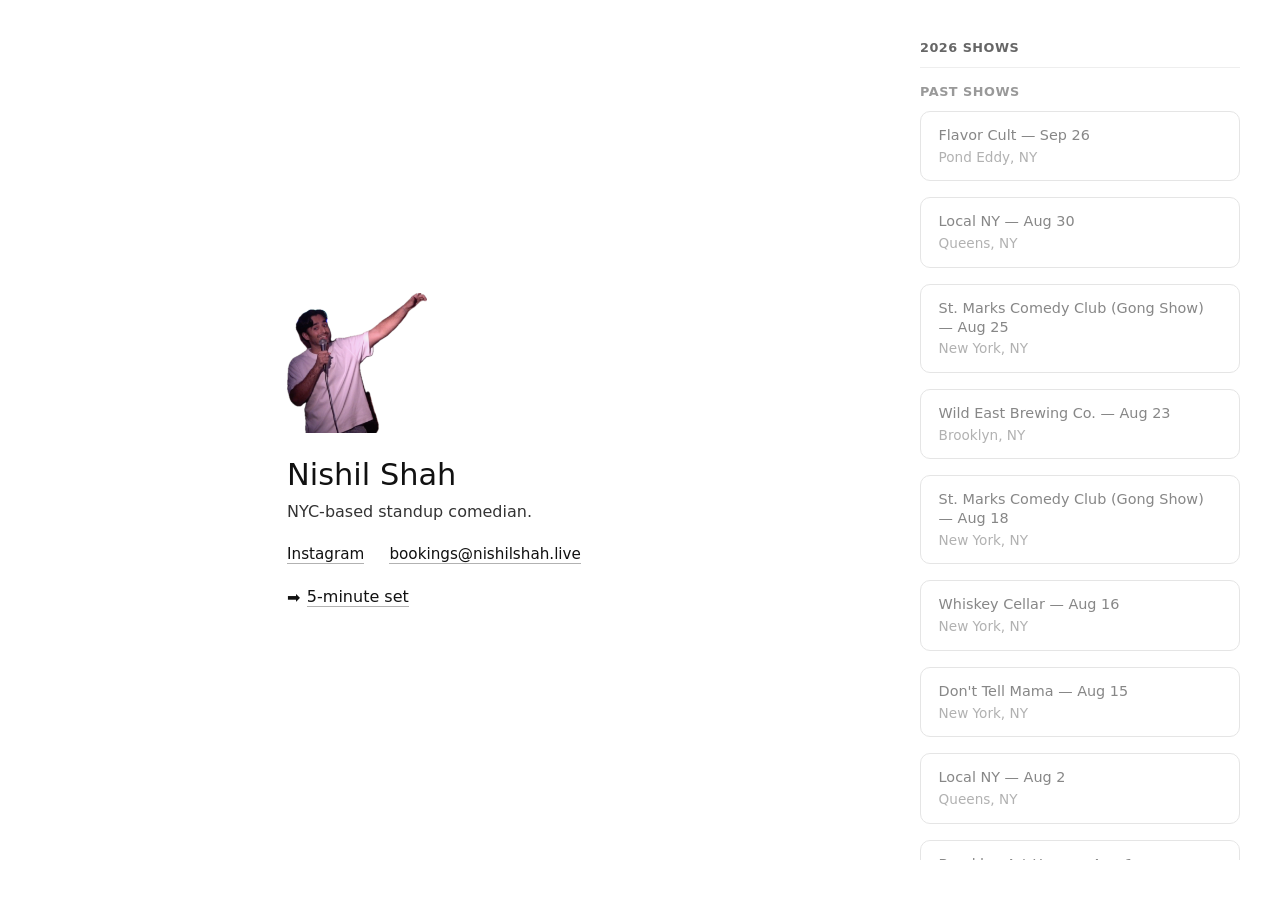
==== index.html @ 239272a8 "hide video for now" ====
<!DOCTYPE html>
<html lang="en">
  <head>
    <meta charset="UTF-8" />
    <meta name="viewport" content="width=device-width, initial-scale=1" />
    <link rel="icon" href="/favicon.png" type="image/png" />
    <title>Nishil Shah</title>

    <meta
      name="description"
      content="Nishil Shah — NYC-based standup comedian."
    />

    <!-- Link preview card (iMessage, Instagram, X, WhatsApp, etc.). -->
    <meta property="og:type" content="website" />
    <meta property="og:url" content="https://nishilshah.live/" />
    <meta property="og:title" content="Nishil Shah" />
    <meta property="og:description" content="NYC-based standup comedian." />
    <meta property="og:image" content="https://nishilshah.live/images/portrait.jpg" />
    <meta name="twitter:card" content="summary_large_image" />
    <meta name="twitter:title" content="Nishil Shah" />
    <meta name="twitter:description" content="NYC-based standup comedian." />
    <meta name="twitter:image" content="https://nishilshah.live/images/portrait.jpg" />

    <link rel="stylesheet" href="styles.css" />
  </head>

  <body>
    <main class="page">
      <!-- Intro -->
      <section class="intro">
        <img
          src="images/portrait.jpg"
          alt="Portrait of Nishil Shah"
          class="portrait"
        />

        <h1 class="name">Nishil Shah</h1>

        <p class="bio">
          NYC-based standup comedian.
        </p>

        <nav class="links">
          <a href="https://instagram.com/nishilshah12" target="_blank">Instagram</a>
          <a href="mailto:bookings@nishilshah.live">bookings@nishilshah.live</a>
        </nav>

        <p class="watch-line" id="watch-line" hidden>
          <span class="watch-arrow" aria-hidden="true">➡️</span>
          <a class="watch-link" href="watch/index.html">5-minute set</a>
        </p>
        <p class="watch-note" id="watch-note" hidden></p>
      </section>

      <!-- Upcoming Shows -->
      <aside class="shows">
        <div class="shows-header">2026 SHOWS</div>
        <div class="shows-list"></div>
      </aside>
    </main>

    <script>
      // Add a show by adding one entry below. Dates are YYYY-MM-DD (sortable).
      //   url  — if set, the card links out and shows "Get Tickets" on hover.
      //          External URLs open in a new tab; internal paths (e.g. "/oct25")
      //          open in the same tab.
      //   mine — true for a self-produced show: gets a "NISHIL PRESENTS" badge,
      //          an accent border, and a "View Show" label. Point url at its own
      //          landing page, e.g. url: "/oct25" (copy the show-template folder).
      //   note — optional hover label for a non-ticketed card (e.g. door cover).
      // Example self-produced show:
      //   { date: "2026-10-25", venue: "Nishil Presents: The Show", city: "New York, NY", url: "/oct25", mine: true },
      const shows = [
        { date: "2026-01-10", venue: "Broadway Comedy Club", city: "New York, NY", url: "https://www.broadwaycomedyclub.com/" },
        { date: "2026-01-18", venue: "Whiskey Cellar", city: "New York, NY", url: "https://www.eventbrite.com/e/very-good-comedy-show-whiskey-cellar-tickets-1979647447807" },
        { date: "2026-03-01", venue: "Good Karma Comedy Festival", city: "Bethlehem, PA", url: "https://www.artsquest.org/event/good-karma-comedy-festival-clean-comedy-showcase/" },
        { date: "2026-04-01", venue: "Flop House", city: "New York, NY", url: "https://www.flophousecomedy.com/event/1984172217515" },
        { date: "2026-04-12", venue: "New York Comedy Club (UWS)", city: "New York, NY", url: "https://newyorkcomedyclub.com/events/next-gen-comics-2026-04-12160000" },
        { date: "2026-04-21", venue: "St. Marks Comedy Club", city: "New York, NY", url: "https://www.eventbrite.com/e/very-good-comedy-at-st-marks-april-21-tickets-1986904213990" },
        { date: "2026-05-19", venue: "St. Marks Comedy Club", city: "New York, NY", url: "https://www.eventbrite.com/e/very-good-comedy-at-st-marks-comedy-club-tickets-1988926548848?utm_experiment=test_share_listing&aff=ebdsshios" },
        { date: "2026-06-02", venue: "St. Marks Comedy Club (Gong Show)", city: "New York, NY" },
        { date: "2026-06-07", venue: "Local NY", city: "Queens, NY" },
        { date: "2026-06-16", venue: "St. Marks Comedy Club (Gong Show)", city: "New York, NY" },
        { date: "2026-06-19", venue: "One-and-One", city: "New York, NY", url: "https://www.eventbrite.com/e/very-good-comedy-at-one-and-one-tickets-1991562131948" },
        { date: "2026-06-20", venue: "Comedy Cellar", city: "New York, NY", note: "$5 cover in person" },
        { date: "2026-07-08", venue: "Whiskey Cellar", city: "New York, NY", url: "https://www.eventbrite.com/e/very-good-comedy-at-whiskey-cellar-july-8-tickets-1993348154991" },
        { date: "2026-07-21", venue: "St. Marks Comedy Club (Gong Show)", city: "New York, NY" },
        { date: "2026-07-28", venue: "St. Marks Comedy Club (Gong Show)", city: "New York, NY" },
        { date: "2026-08-01", venue: "Brooklyn Art Haus", city: "Brooklyn, NY", url: "https://www.eventbrite.com/e/very-good-comedy-at-brooklyn-art-haus-tickets-1996335185279" },
        { date: "2026-08-02", venue: "Local NY", city: "Queens, NY" },
        { date: "2026-08-15", venue: "Don't Tell Mama", city: "New York, NY" },
        { date: "2026-08-16", venue: "Whiskey Cellar", city: "New York, NY" },
        { date: "2026-08-18", venue: "St. Marks Comedy Club (Gong Show)", city: "New York, NY" },
        { date: "2026-08-23", venue: "Wild East Brewing Co.", city: "Brooklyn, NY" },
        { date: "2026-08-25", venue: "St. Marks Comedy Club (Gong Show)", city: "New York, NY" },
        { date: "2026-08-30", venue: "Local NY", city: "Queens, NY" },
        { date: "2026-09-26", venue: "Flavor Cult", city: "Pond Eddy, NY", note: "$10 in person" },
      ];

      const MONTHS = ["Jan", "Feb", "Mar", "Apr", "May", "Jun", "Jul", "Aug", "Sep", "Oct", "Nov", "Dec"];

      // Parse the date parts by hand so there's no timezone shift (e.g. a UTC
      // date rendering as the previous day in New York).
      function formatShowDate(iso) {
        const [, month, day] = iso.split("-").map(Number);
        return MONTHS[month - 1] + " " + day;
      }

      // Today as a local YYYY-MM-DD string, so it compares directly against the
      // show dates without any timezone drift.
      function todayISO() {
        const now = new Date();
        const y = now.getFullYear();
        const m = String(now.getMonth() + 1).padStart(2, "0");
        const d = String(now.getDate()).padStart(2, "0");
        return y + "-" + m + "-" + d;
      }

      // Build one card. Past shows stay dimmed but remain clickable when they
      // have a link — it points at the (now-ended) event page for reference,
      // labeled "View Event" rather than "Get Tickets".
      function buildCard(show, isPast) {
        const clickable = !!show.url;
        const external = clickable && /^https?:\/\//.test(show.url);
        const card = document.createElement(clickable ? "a" : "div");
        card.className = "show-card";
        if (isPast) card.classList.add("past");
        if (show.mine) card.classList.add("mine");
        if (clickable) {
          card.href = show.url;
          // Only external links open a new tab; internal pages stay in-tab.
          if (external) {
            card.target = "_blank";
            card.rel = "noopener";
          }
        }

        const content = document.createElement("div");
        content.className = "show-content";

        if (show.mine) {
          const badge = document.createElement("div");
          badge.className = "show-badge";
          badge.textContent = "NISHIL PRESENTS";
          content.appendChild(badge);
        }

        const title = document.createElement("div");
        title.className = "show-title";
        title.textContent = show.venue + " — " + formatShowDate(show.date);

        const meta = document.createElement("div");
        meta.className = "show-meta";
        meta.textContent = show.city;

        content.appendChild(title);
        content.appendChild(meta);
        card.appendChild(content);

        // Self-produced: "View Show" (leads to its landing page).
        // Upcoming: "Get Tickets" or a door note. Past: "View Event" (no note).
        let overlayText;
        if (isPast) {
          overlayText = clickable ? "View Event" : null;
        } else if (show.mine) {
          overlayText = "View Show";
        } else {
          overlayText = clickable ? "Get Tickets" : show.note;
        }
        if (overlayText) {
          const overlay = document.createElement("div");
          overlay.className = "show-overlay";
          overlay.textContent = overlayText;
          card.appendChild(overlay);
        }

        return card;
      }

      function renderShows() {
        const list = document.querySelector(".shows-list");
        if (!list) return;

        const today = todayISO();
        const upcoming = shows
          .filter((s) => s.date >= today)
          .sort((a, b) => a.date.localeCompare(b.date)); // soonest first
        const past = shows
          .filter((s) => s.date < today)
          .sort((a, b) => b.date.localeCompare(a.date)); // most recent first

        for (const show of upcoming) {
          list.appendChild(buildCard(show, false));
        }

        if (past.length) {
          const divider = document.createElement("div");
          divider.className = "shows-subheader";
          divider.textContent = "PAST SHOWS";
          list.appendChild(divider);

          for (const show of past) {
            list.appendChild(buildCard(show, true));
          }
        }
      }

      renderShows();
    </script>

    <script src="watch-config.js"></script>
    <script>
      // Show the "5-minute set" link only when the video is enabled
      // (see watch-config.js). Caption text comes from the same config.
      if (window.WATCH && window.WATCH.enabled) {
        var watchLine = document.getElementById("watch-line");
        var watchNote = document.getElementById("watch-note");
        if (watchLine) watchLine.hidden = false;
        if (watchNote && window.WATCH.caption) {
          watchNote.textContent = window.WATCH.caption;
          watchNote.hidden = false;
        }
      }
    </script>

    <script defer src="analytics.js"></script>
  </body>
</html>
---- styles.css ----
/* =========================
   Base
========================= */

* {
  box-sizing: border-box;
}

html,
body {
  height: 100%;
}

body {
  margin: 0;
  font-family: system-ui, -apple-system, BlinkMacSystemFont, sans-serif;
  color: #111;
  background: #fff;
  /* Oxblood accent for the hover overlay. If you change it, update the matching
     --accent in event.css too (show pages). */
  --accent: #8a2b3b;
  /* Lock the page to the viewport; only the shows list scrolls. */
  overflow: hidden;
}

/* =========================
   Layout
========================= */

.page {
  height: 100vh;
  height: 100dvh;
  padding: 1.5rem;
  display: grid;
  grid-template-columns: 1fr;
  /* Intro takes its natural height; shows fill the rest and scroll. */
  grid-template-rows: auto minmax(0, 1fr);
  gap: 2rem;
}

/* =========================
   Intro
========================= */

.intro {
  max-width: 480px;
}

.portrait {
  width: 140px;
  height: 140px;
  object-fit: cover;
  border-radius: 6px;
  margin-bottom: 1.25rem;
}

.name {
  font-size: 1.9rem;
  font-weight: 500;
  margin: 0 0 0.5rem 0;
}

.bio {
  margin: 0 0 1.25rem 0;
  line-height: 1.5;
  color: #333;
}

/* =========================
   Links
========================= */

.links a {
  margin-right: 1.25rem;
  text-decoration: none;
  color: inherit;
  font-size: 0.95rem;
  border-bottom: 1px solid rgba(0, 0, 0, 0.3);
}

.links a:hover {
  border-bottom-color: rgba(0, 0, 0, 0.7);
}

/* =========================
   Watch link
========================= */

/* Emoji sits to the left of the link (decorative) and gently bounces. */
.watch-line {
  display: flex;
  align-items: center;
  gap: 0.4rem;
  margin: 1.5rem 0 0 0;
}

.watch-link {
  font-size: 1rem;
  font-weight: 500;
  color: inherit;
  text-decoration: none;
  border-bottom: 1px solid rgba(0, 0, 0, 0.3);
}

.watch-link:hover {
  border-bottom-color: rgba(0, 0, 0, 0.7);
}

/* Small, subtle bounce to pull the eye toward the link. */
.watch-arrow {
  display: inline-block;
  animation: watch-nudge 1.3s ease-in-out infinite;
}

.watch-line:hover .watch-arrow {
  animation-duration: 0.9s;
}

@keyframes watch-nudge {
  0%,
  100% {
    transform: translateX(0);
  }
  50% {
    transform: translateX(2.5px);
  }
}

/* Respect users who prefer no motion. */
@media (prefers-reduced-motion: reduce) {
  .watch-arrow {
    animation: none;
  }
}

.watch-note {
  margin: 0.4rem 0 0 0;
  font-size: 0.85rem;
  font-style: italic;
  color: #666;
}

/* =========================
   Shows
========================= */

.shows {
  max-width: 360px;
  /* Header stays put; only the list below scrolls. */
  display: flex;
  flex-direction: column;
  min-height: 0;
  overflow: hidden;
}

.shows-header {
  flex: 0 0 auto;
  font-size: 0.8rem;
  font-weight: 600;
  letter-spacing: 0.04em;
  text-transform: uppercase;
  color: #666;
  margin-bottom: 0.75rem;
}

/* Divider label inside the scrolling list, above the past shows. */
.shows-subheader {
  flex: 0 0 auto;
  font-size: 0.8rem;
  font-weight: 600;
  letter-spacing: 0.04em;
  text-transform: uppercase;
  color: #999;
  border-top: 1px solid #eee;
  padding-top: 1rem;
  /* Slightly tighter to the past cards below than the list's default gap. */
  margin-bottom: -0.25rem;
}

/* Past shows: dimmed and archival. Linked ones stay clickable and brighten
   on hover so they read as interactive (and the overlay isn't washed out by
   the card's own opacity). */
.show-card.past {
  opacity: 0.50;
  transition: opacity 0.2s ease;
}

a.show-card.past:hover {
  opacity: 1;
}

/* Self-produced shows: accent border + badge so they stand apart from
   club spots you're just booked on. */
.show-card.mine {
  border-color: var(--accent);
  border-left-width: 3px;
  /* Offset the thicker left border so the text stays aligned with other cards. */
  padding-left: calc(1.1rem - 2px);
}

.show-badge {
  font-size: 0.65rem;
  font-weight: 600;
  letter-spacing: 0.06em;
  text-transform: uppercase;
  color: var(--accent);
  margin-bottom: 0.3rem;
}

.shows-list {
  flex: 1 1 auto;
  min-height: 0;
  overflow-y: auto;
  /* Don't chain scroll to the page once the list hits its end. */
  overscroll-behavior: contain;
  -webkit-overflow-scrolling: touch;
  display: flex;
  flex-direction: column;
  gap: 1rem;
  /* Room so the last card / hover overlay isn't clipped by the edge. */
  padding-bottom: 0.25rem;
}

.show-card {
  position: relative;
  display: block;
  /* Keep natural height so the list overflows and scrolls instead of squishing. */
  flex: 0 0 auto;
  text-decoration: none;
  color: inherit;
  border: 1px solid #ccc;
  border-radius: 10px;
  padding: 0.875rem 1.1rem;
  overflow: hidden;
}

.show-content {
  position: relative;
  z-index: 1;
}

.show-overlay {
  position: absolute;
  inset: 0;
  /* Sit above .show-content (z-index: 1) so it fully covers the card text. */
  z-index: 2;
  display: flex;
  align-items: center;
  justify-content: center;
  /* Solid accent fill so no card text bleeds through on hover. */
  background: var(--accent);
  color: #fff;
  font-size: 0.9rem;
  font-weight: 500;
  opacity: 0;
  transition: opacity 0.2s ease;
}

.show-card:hover .show-overlay {
  opacity: 1;
}

.show-title {
  font-size: 0.9rem;
  font-weight: 450;
  line-height: 1.3;
}

.show-meta {
  font-size: 0.85rem;
  color: #666;
  line-height: 1.3;
  margin-top: 0.25rem;
}

/* Mobile-only divider between intro and shows */
@media (max-width: 899px) {
  .shows {
    border-top: 1px solid #eee;
    padding-top: 1.25rem;
  }
}


/* =========================
   Desktop
========================= */

@media (min-width: 900px) {
  .page {
    height: 100vh;
    height: 100dvh;
    padding: 0;
    grid-template-columns: 1fr 360px;
    /* Single full-height row so the shows column can scroll internally. */
    grid-template-rows: minmax(0, 1fr);
  }

  .intro {
    align-self: center;
    justify-self: center;
    padding: 2.5rem;
  }

  .shows {
    padding: 2.5rem 2.5rem 2.5rem 0;
  }
}
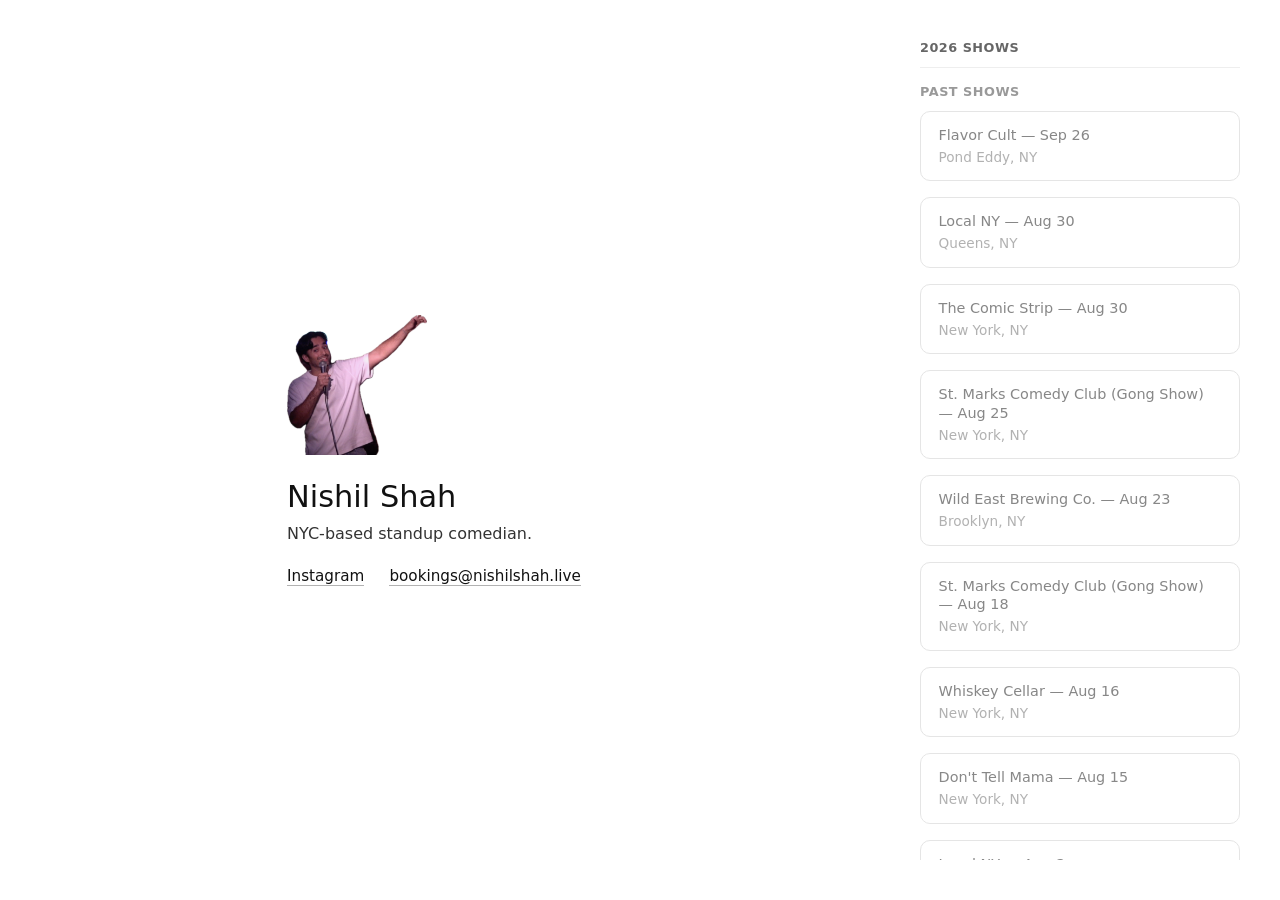
==== commit c606685a: "new show + links" ====
--- a/index.html
+++ b/index.html
@@ -60,43 +60,10 @@
       </aside>
     </main>
 
+    <script src="shows.js"></script>
     <script>
-      // Add a show by adding one entry below. Dates are YYYY-MM-DD (sortable).
-      //   url  — if set, the card links out and shows "Get Tickets" on hover.
-      //          External URLs open in a new tab; internal paths (e.g. "/oct25")
-      //          open in the same tab.
-      //   mine — true for a self-produced show: gets a "NISHIL PRESENTS" badge,
-      //          an accent border, and a "View Show" label. Point url at its own
-      //          landing page, e.g. url: "/oct25" (copy the show-template folder).
-      //   note — optional hover label for a non-ticketed card (e.g. door cover).
-      // Example self-produced show:
-      //   { date: "2026-10-25", venue: "Nishil Presents: The Show", city: "New York, NY", url: "/oct25", mine: true },
-      const shows = [
-        { date: "2026-01-10", venue: "Broadway Comedy Club", city: "New York, NY", url: "https://www.broadwaycomedyclub.com/" },
-        { date: "2026-01-18", venue: "Whiskey Cellar", city: "New York, NY", url: "https://www.eventbrite.com/e/very-good-comedy-show-whiskey-cellar-tickets-1979647447807" },
-        { date: "2026-03-01", venue: "Good Karma Comedy Festival", city: "Bethlehem, PA", url: "https://www.artsquest.org/event/good-karma-comedy-festival-clean-comedy-showcase/" },
-        { date: "2026-04-01", venue: "Flop House", city: "New York, NY", url: "https://www.flophousecomedy.com/event/1984172217515" },
-        { date: "2026-04-12", venue: "New York Comedy Club (UWS)", city: "New York, NY", url: "https://newyorkcomedyclub.com/events/next-gen-comics-2026-04-12160000" },
-        { date: "2026-04-21", venue: "St. Marks Comedy Club", city: "New York, NY", url: "https://www.eventbrite.com/e/very-good-comedy-at-st-marks-april-21-tickets-1986904213990" },
-        { date: "2026-05-19", venue: "St. Marks Comedy Club", city: "New York, NY", url: "https://www.eventbrite.com/e/very-good-comedy-at-st-marks-comedy-club-tickets-1988926548848?utm_experiment=test_share_listing&aff=ebdsshios" },
-        { date: "2026-06-02", venue: "St. Marks Comedy Club (Gong Show)", city: "New York, NY" },
-        { date: "2026-06-07", venue: "Local NY", city: "Queens, NY" },
-        { date: "2026-06-16", venue: "St. Marks Comedy Club (Gong Show)", city: "New York, NY" },
-        { date: "2026-06-19", venue: "One-and-One", city: "New York, NY", url: "https://www.eventbrite.com/e/very-good-comedy-at-one-and-one-tickets-1991562131948" },
-        { date: "2026-06-20", venue: "Comedy Cellar", city: "New York, NY", note: "$5 cover in person" },
-        { date: "2026-07-08", venue: "Whiskey Cellar", city: "New York, NY", url: "https://www.eventbrite.com/e/very-good-comedy-at-whiskey-cellar-july-8-tickets-1993348154991" },
-        { date: "2026-07-21", venue: "St. Marks Comedy Club (Gong Show)", city: "New York, NY" },
-        { date: "2026-07-28", venue: "St. Marks Comedy Club (Gong Show)", city: "New York, NY" },
-        { date: "2026-08-01", venue: "Brooklyn Art Haus", city: "Brooklyn, NY", url: "https://www.eventbrite.com/e/very-good-comedy-at-brooklyn-art-haus-tickets-1996335185279" },
-        { date: "2026-08-02", venue: "Local NY", city: "Queens, NY" },
-        { date: "2026-08-15", venue: "Don't Tell Mama", city: "New York, NY" },
-        { date: "2026-08-16", venue: "Whiskey Cellar", city: "New York, NY" },
-        { date: "2026-08-18", venue: "St. Marks Comedy Club (Gong Show)", city: "New York, NY" },
-        { date: "2026-08-23", venue: "Wild East Brewing Co.", city: "Brooklyn, NY" },
-        { date: "2026-08-25", venue: "St. Marks Comedy Club (Gong Show)", city: "New York, NY" },
-        { date: "2026-08-30", venue: "Local NY", city: "Queens, NY" },
-        { date: "2026-09-26", venue: "Flavor Cult", city: "Pond Eddy, NY", note: "$10 in person" },
-      ];
+      // Show data lives in shows.js (window.SHOWS). Edit that file to add/edit shows.
+      const shows = window.SHOWS || [];
 
       const MONTHS = ["Jan", "Feb", "Mar", "Apr", "May", "Jun", "Jul", "Aug", "Sep", "Oct", "Nov", "Dec"];
 
--- a/styles.css
+++ b/styles.css
@@ -92,6 +92,12 @@
   align-items: center;
   gap: 0.4rem;
   margin: 1.5rem 0 0 0;
+}
+
+/* display:flex above overrides the `hidden` attribute's display:none, so
+   restore it explicitly — otherwise the flag can't hide the link. */
+.watch-line[hidden] {
+  display: none;
 }
 
 .watch-link {
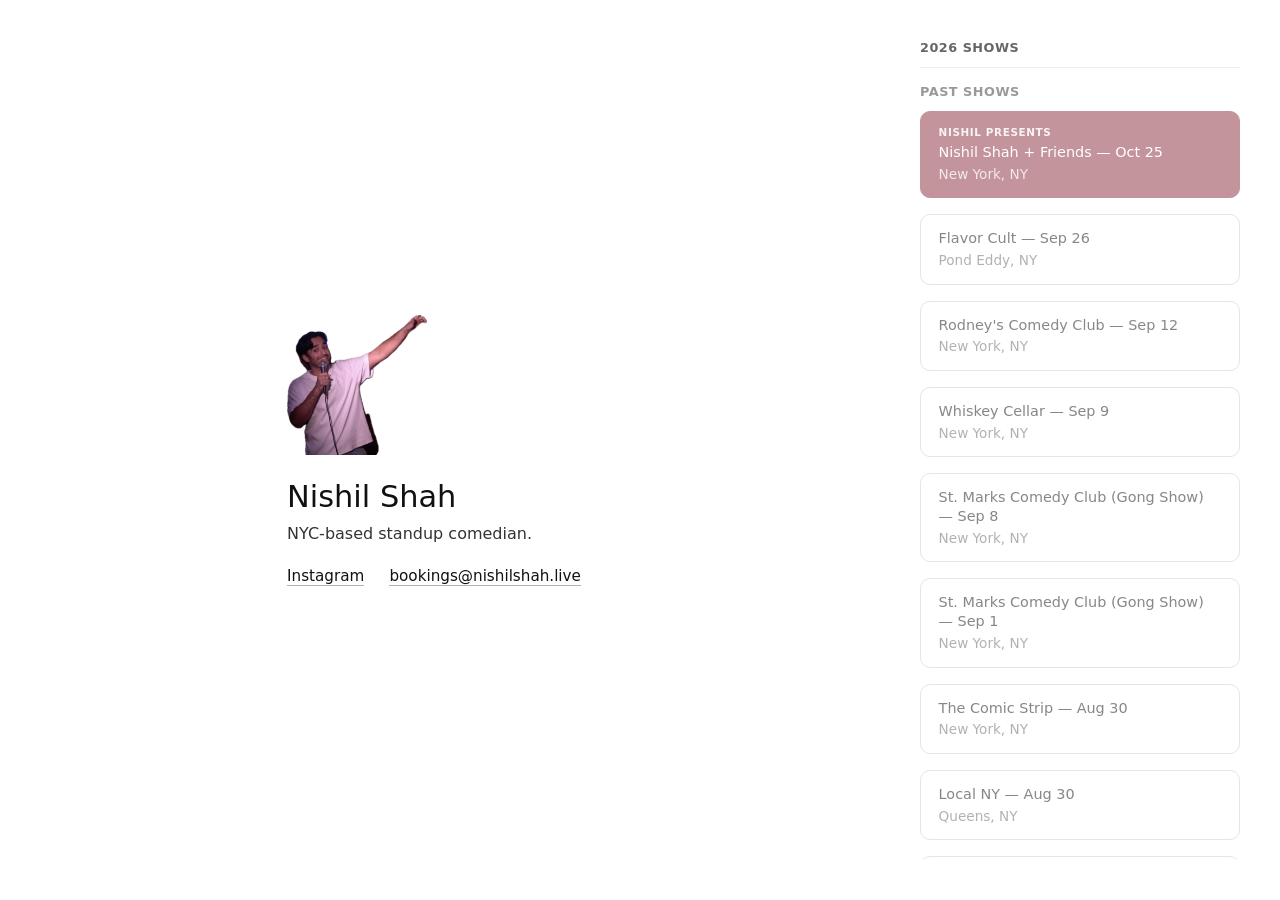
==== commit 9c9ac03a: "on oct 25 slug" ====
--- a/index.html
+++ b/index.html
@@ -94,6 +94,8 @@
         card.className = "show-card";
         if (isPast) card.classList.add("past");
         if (show.mine) card.classList.add("mine");
+        // Featured (headline) show: filled accent hero card.
+        if (show.featured) card.classList.add("featured");
         if (clickable) {
           card.href = show.url;
           // Only external links open a new tab; internal pages stay in-tab.
--- a/styles.css
+++ b/styles.css
@@ -211,6 +211,31 @@
   text-transform: uppercase;
   color: var(--accent);
   margin-bottom: 0.3rem;
+}
+
+/* Featured headline show — filled oxblood hero card so it's unmistakably
+   the marquee event among the outlined cards. */
+.show-card.featured {
+  background: var(--accent);
+  border-color: var(--accent);
+  /* Reset the .mine left-border offset — the border's invisible on the fill. */
+  border-left-width: 1px;
+  padding-left: 1.1rem;
+  color: #fff;
+}
+
+.show-card.featured .show-badge {
+  color: rgba(255, 255, 255, 0.9);
+}
+
+.show-card.featured .show-meta {
+  color: rgba(255, 255, 255, 0.8);
+}
+
+/* Overlay is same oxblood as the card, so darken it a touch so "View Show"
+   still reads on hover. */
+.show-card.featured .show-overlay {
+  background: #6d222e;
 }
 
 .shows-list {
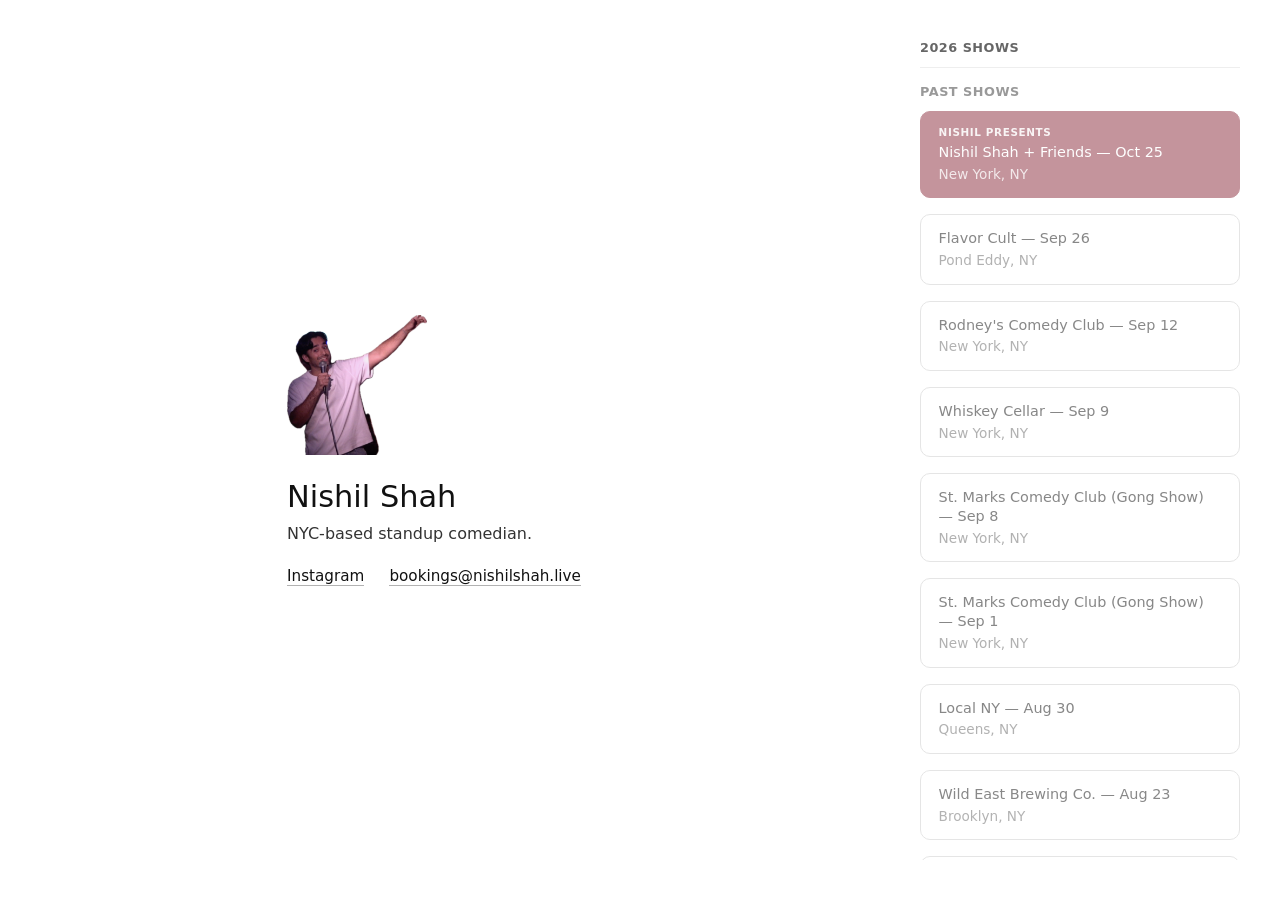
==== commit 76cc56d9: "pinned shows and other fix" ====
--- a/index.html
+++ b/index.html
@@ -154,7 +154,11 @@
         const today = todayISO();
         const upcoming = shows
           .filter((s) => s.date >= today)
-          .sort((a, b) => a.date.localeCompare(b.date)); // soonest first
+          .sort((a, b) => {
+            // Featured shows pinned to the top; everything else soonest-first.
+            if (!!a.featured !== !!b.featured) return a.featured ? -1 : 1;
+            return a.date.localeCompare(b.date);
+          });
         const past = shows
           .filter((s) => s.date < today)
           .sort((a, b) => b.date.localeCompare(a.date)); // most recent first
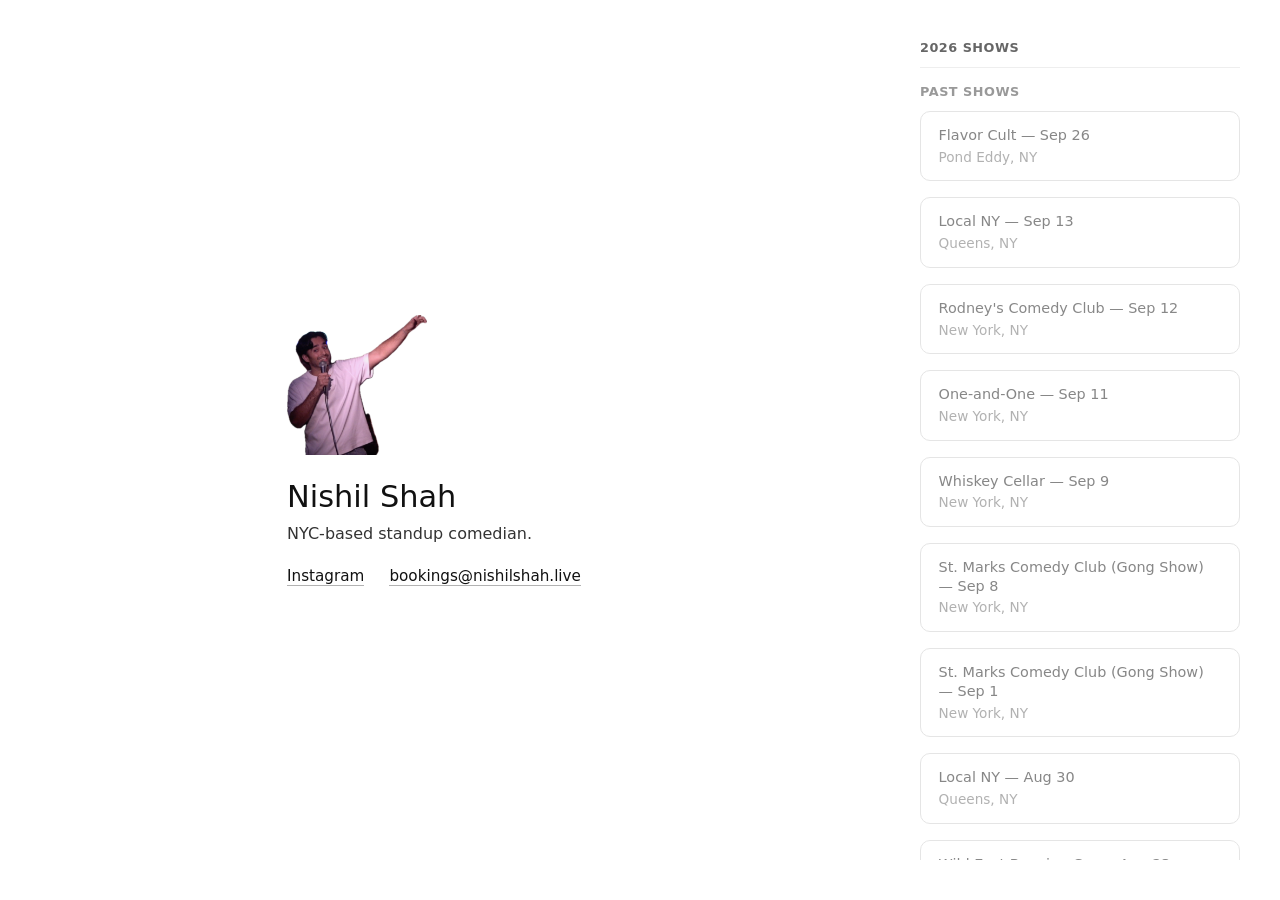
==== commit af6a9676: "hiding nishil shah & friends for now" ====
--- a/index.html
+++ b/index.html
@@ -152,14 +152,16 @@
         if (!list) return;
 
         const today = todayISO();
-        const upcoming = shows
+        // Shows flagged `hidden: true` are staged but not shown yet.
+        const visible = shows.filter((s) => !s.hidden);
+        const upcoming = visible
           .filter((s) => s.date >= today)
           .sort((a, b) => {
             // Featured shows pinned to the top; everything else soonest-first.
             if (!!a.featured !== !!b.featured) return a.featured ? -1 : 1;
             return a.date.localeCompare(b.date);
           });
-        const past = shows
+        const past = visible
           .filter((s) => s.date < today)
           .sort((a, b) => b.date.localeCompare(a.date)); // most recent first
 
